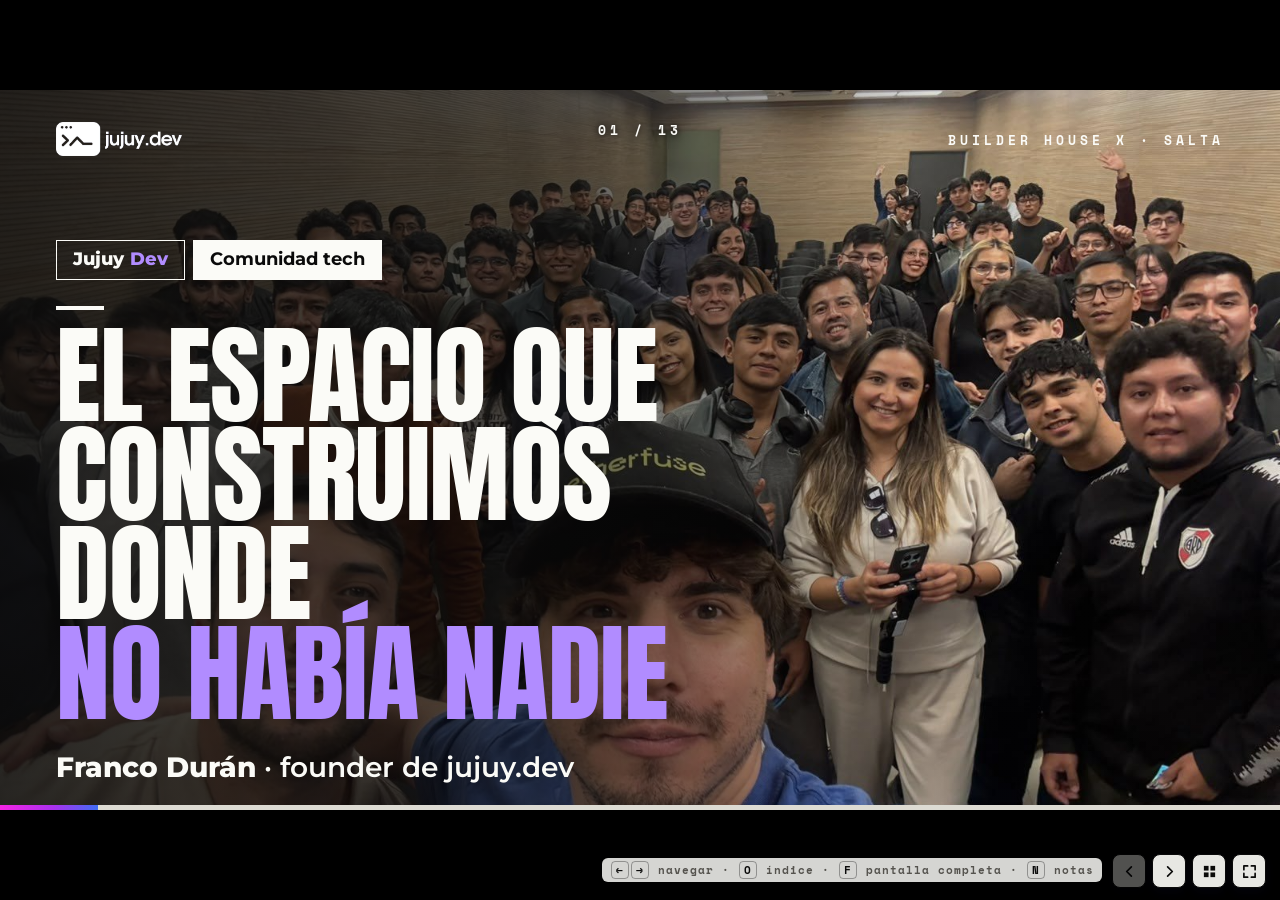
==== charla.html @ a67275d2 "Slide: charlas en universidades (UNJu, Universidad de Palermo)" ====
<!doctype html><html lang="es-AR"><head><meta charset="utf-8"><meta name="viewport" content="width=device-width,initial-scale=1">
<title>jujuy.dev — el espacio que estamos construyendo · Franco Durán · Builder House X Salta</title>
<meta name="description" content="jujuy.dev: el espacio que estamos construyendo donde no había nada. Franco Durán, founder. Builder House X · Salta.">
<link rel="icon" href="assets/jujuydev-isotipo.png">
<link rel="stylesheet" href="base.css?v=1"><link rel="stylesheet" href="charla.css?v=1">
<style>
.dark .logo{filter:invert(1)}
.it-list{list-style:none;display:flex;flex-direction:column;gap:0}
.it{display:flex;gap:16px;align-items:baseline;font:600 24px/1.3 var(--font-sans);padding:12px 0;border-top:1.5px solid var(--line-soft)}
.it i{font:700 15px/1 var(--font-mono);color:var(--violet);font-style:normal;min-width:30px}
.it b{font-weight:800}
.card{background:var(--paper-raised);border:1.5px solid var(--line-soft);border-radius:var(--radius-tile);box-shadow:var(--shadow-tile);padding:22px 24px}
.card.v{border:2px solid var(--violet);box-shadow:8px 8px 0 var(--violet),var(--shadow-tile)}
.card .n{font:700 14px/1 var(--font-mono);letter-spacing:3px;color:var(--violet)}
.card h3{font:400 40px/1 var(--font-condensed);text-transform:uppercase;margin:10px 0 8px}
.card p{font:500 19px/1.35 var(--font-sans);color:var(--ink-muted)}
.card p b{color:var(--ink);font-weight:800}
.howto .kicker{color:var(--violet)}
.howto .grid{position:absolute;left:56px;right:56px;top:300px;display:grid;grid-template-columns:repeat(3,1fr);gap:24px}
.howto .head h2{font-size:72px}
.howto .head .lead{margin-top:10px;font-size:26px;max-width:900px}
/* 01 portada */
.s01 .copy{position:absolute;left:56px;top:120px;width:720px;z-index:3}
.s01 .tags{margin-bottom:26px}
.s01 h1{font-size:104px;line-height:.92}
.s01 .sub{margin-top:26px;font-size:28px}
.s01 .orb{width:440px;height:440px;right:40px;top:150px;opacity:.95}
.s01 .photo{right:120px;top:110px;width:400px;height:300px;z-index:2;border:2px solid var(--ink);box-shadow:10px 10px 0 var(--violet);transform:rotate(2deg)}
.s01 .llama{right:24px;bottom:0;height:320px}
.s01 .where{position:absolute;left:56px;bottom:60px;display:flex;gap:8px}
/* 02 hueco */
.s02 .head h2{font-size:80px}
.s02 .cols{position:absolute;left:56px;right:56px;top:290px;display:grid;grid-template-columns:1fr 1fr;gap:28px}
.s02 .col .mono{border-top:3px solid var(--ink);padding-top:10px;margin-bottom:6px}
.s02 .col.v .mono{border-color:var(--violet);color:var(--violet)}
.s02 .col.v .it{border-color:#e4dafa}
.s02 .punch{position:absolute;left:56px;right:56px;bottom:54px;font:400 46px/1 var(--font-condensed);text-transform:uppercase}
/* 03 por qué */
.s03 .head h2{font-size:76px}
.s03 .grid{position:absolute;left:56px;right:56px;top:250px;display:grid;grid-template-columns:repeat(4,1fr);gap:20px}
.s03 .card{min-height:250px}
.s03 .strip{position:absolute;left:56px;right:56px;bottom:66px;height:80px;display:flex;gap:12px}
.s03 .strip .media{position:relative;flex:1;height:80px;box-shadow:none;border-radius:12px}
/* 04 crecimiento */
.s04 .left{position:absolute;left:56px;top:110px;width:660px;z-index:3}
.s04 .big{font:400 220px/.82 var(--font-condensed);color:var(--violet);margin-top:14px;letter-spacing:-4px}
.s04 .big small{display:block;font-size:56px;line-height:1;color:var(--ink);letter-spacing:0;margin-top:6px}
.s04 h2{font-size:64px}
.s04 .lead{margin-top:22px;font-size:28px}
.s04 .tl{position:absolute;left:56px;bottom:56px;display:flex;gap:8px}
.s04 .photo{right:56px;top:110px;width:440px;height:520px;transform:rotate(1.5deg);border:2px solid var(--ink);box-shadow:10px 10px 0 var(--violet)}
.s04 .orb{width:260px;height:260px;right:380px;top:420px;z-index:0}
/* 05 eventos */
.s05 .head h2{font-size:68px}
.s05 .tbl{position:absolute;left:56px;right:56px;top:212px}
.s05 .row{display:grid;grid-template-columns:70px 350px 1fr 170px;align-items:center;gap:14px;padding:7px 0;border-top:1.5px solid var(--line-soft);height:52px}
.s05 .row .d{font:700 15px/1 var(--font-mono);color:var(--violet)}
.s05 .row .t{font:700 19px/1.15 var(--font-sans)}
.s05 .bars{position:relative;height:30px}
.s05 .bars .r{position:absolute;left:0;top:0;height:30px;border:1.5px solid var(--ink);background:var(--paper-sunk)}
.s05 .bars .c{position:absolute;left:0;top:0;height:30px;background:var(--violet)}
.s05 .row .num{font:700 16px/1.2 var(--font-mono);text-align:right}
.s05 .row .num b{color:var(--violet)}
.s05 .row .num small{display:block;font-size:11px;color:var(--ink-muted);letter-spacing:1px}
.s05 .legend{position:absolute;right:56px;top:150px;display:flex;gap:18px;font:700 13px/1 var(--font-mono);letter-spacing:2px;text-transform:uppercase;align-items:center}
.s05 .legend span{display:inline-flex;align-items:center;gap:8px}
.s05 .legend i{display:inline-block;width:22px;height:14px;border:1.5px solid var(--ink);background:var(--paper-sunk)}
.s05 .legend i.c{background:var(--violet);border-color:var(--violet)}
.s05 .foot{position:absolute;left:56px;bottom:62px;font:500 13px/1.3 var(--font-mono);letter-spacing:1px;color:var(--ink-muted)}
/* 08 salir */
.s08 .photo{right:56px;top:290px;width:400px;height:300px;border:2px solid var(--ink);box-shadow:10px 10px 0 var(--violet)}
.s08 .photo img{object-fit:contain;background:#0d1a4d}
.s08 .grid{right:500px!important;grid-template-columns:1fr 1fr!important}
.s08 .stat{position:absolute;right:56px;top:612px;width:400px;font:700 14px/1.3 var(--font-mono);letter-spacing:1px;color:var(--ink-muted)}
.s08 .stat b{color:var(--violet)}
/* 09 grok bot */
.s09 .head{right:420px}
.s09 .head h2{font-size:72px}
.s09 .head .lead{margin-top:10px;font-size:26px}
.s09 .gb{position:absolute;right:56px;top:96px;width:320px;height:160px;display:flex;align-items:center;gap:18px;background:var(--ink);color:var(--on-ink);border-radius:var(--radius-tile);padding:24px;box-shadow:10px 10px 0 var(--violet)}
.s09 .gb img{width:90px;height:90px}
.s09 .gb b{font:400 46px/1 var(--font-condensed);text-transform:uppercase;display:block}
.s09 .gb small{font:700 12px/1.3 var(--font-mono);letter-spacing:2px;color:#bbb;text-transform:uppercase}
.s09 .grid{position:absolute;left:56px;right:56px;top:316px;display:grid;grid-template-columns:repeat(4,1fr);gap:20px}
.s09 .card{min-height:250px}
.s09 .card h3{font-size:36px}
.s09 .foot{position:absolute;left:56px;bottom:44px;font:400 34px/1 var(--font-condensed);text-transform:uppercase}
/* 10 notion */
.s10 .head{right:auto;width:330px}
.s10 .head h2{font-size:62px}
.s10 .head .lead{margin-top:14px;font-size:22px}
.s10 .head .tags{margin-top:20px;flex-direction:column;align-items:flex-start}
.nt{position:absolute;left:420px;right:40px;top:84px;padding-bottom:22px;background:#fff;border-radius:12px;box-shadow:0 18px 50px rgba(20,19,77,.18);border:1px solid #e3e2de;overflow:hidden;font-family:var(--font-sans);color:#37352f}
.nt .bar0{height:36px;border-bottom:1px solid #ededeb;display:flex;align-items:center;gap:8px;padding:0 14px;font:500 13px/1 var(--font-sans);color:#6b6a66}
.nt .dot{width:10px;height:10px;border-radius:50%;background:#e3e2de}
.nt .bar0 .crumb{margin-left:12px}
.nt .body{padding:18px 26px 0}
.nt h4{font:800 28px/1.1 var(--font-sans);color:#37352f;display:flex;align-items:center;gap:10px}
.nt h4 .ck{width:26px;height:26px;border-radius:6px;background:#2f9e6a;color:#fff;font-size:17px;display:flex;align-items:center;justify-content:center}
.nt .views{display:flex;gap:18px;margin-top:14px;border-bottom:1px solid #ededeb;font:600 13px/1 var(--font-sans);color:#787774}
.nt .views span{padding-bottom:9px}
.nt .views span.on{color:#37352f;border-bottom:2px solid #37352f}
.nt .board{display:grid;grid-template-columns:repeat(3,1fr);gap:14px;margin-top:14px}
.nt .colh{display:flex;align-items:center;gap:8px;font:600 13px/1 var(--font-sans);margin-bottom:8px}
.nt .pill{display:inline-flex;align-items:center;gap:6px;padding:4px 9px;border-radius:12px;font:600 12px/1 var(--font-sans)}
.nt .pill:before{content:"";width:7px;height:7px;border-radius:50%;background:currentColor}
.nt .p-gray{background:#efefed;color:#787774}.nt .p-blue{background:#e1ecfa;color:#2f6db5}.nt .p-green{background:#e2f1e8;color:#2f8a5a}
.nt .cnt{color:#9b9a97;font-weight:600}
.nt .lane{border-radius:8px;padding:8px;display:flex;flex-direction:column;gap:7px}
.nt .lane.gray{background:#f7f7f5}.nt .lane.blue{background:#f3f7fc}.nt .lane.green{background:#f3f9f5}
.nt .cd{background:#fff;border-radius:6px;box-shadow:0 1px 3px rgba(15,15,15,.12);padding:8px 10px;font:700 13px/1.25 var(--font-sans);color:#37352f}
.nt .cd .pr{margin-top:6px;display:inline-block;padding:2px 7px;border-radius:4px;font:600 11px/1.2 var(--font-sans)}
.nt .alta{background:#fbe4e4;color:#c4423c}.nt .medio{background:#fbf3db;color:#a07a12}.nt .baja{background:#e2f1e8;color:#2f8a5a}
.nt .more{font:600 12px/1 var(--font-sans);color:#9b9a97;padding:4px 2px}
/* 11 embajador */
.s11 .head h2{font-size:80px}
.s11 .grid{position:absolute;left:56px;right:56px;top:300px;display:grid;grid-template-columns:repeat(3,1fr);gap:28px}
.s11 .card{height:280px;display:flex;flex-direction:column;justify-content:space-between}
.s11 .lgbox{height:140px;display:flex;align-items:center;justify-content:center}
.s11 .lgbox img{max-width:90%;max-height:110px}
.s11 .lov{font:800 66px/1 var(--font-sans);letter-spacing:-2px;background:linear-gradient(90deg,#ff6b35,#f7468c 50%,#8b5cf6);-webkit-background-clip:text;background-clip:text;color:transparent}
.s11 .foot{position:absolute;left:56px;bottom:50px;font:600 24px/1.3 var(--font-sans)}
/* 12 colejuy */
.s12 .left{position:absolute;left:56px;top:110px;width:600px;z-index:3}
.s12 h2{font-size:84px}
.s12 .brand{display:flex;align-items:center;gap:16px;margin-top:24px}
.s12 .brand img{height:64px}
.s12 .brand b{font:800 44px/1 var(--font-sans);letter-spacing:-1px}
.s12 .lead{margin-top:24px;font-size:28px}
.s12 .phone{width:280px;height:540px;top:110px;border:8px solid var(--ink);border-radius:34px;box-shadow:10px 10px 0 var(--violet)}
.s12 .phone img{object-fit:cover;object-position:top}
.s12 .ph1{left:690px;transform:rotate(-3deg)}
.s12 .ph2{left:950px;top:140px;transform:rotate(3deg)}
/* 13 adopción */
.s13 .left{position:absolute;left:56px;top:110px;width:640px}
.s13 h2{font-size:78px}
.s13 .swap{margin-top:30px;display:flex;flex-direction:column;gap:6px}
.s13 .no{font:400 64px/1 var(--font-condensed);text-transform:uppercase;color:var(--ink-muted);text-decoration:line-through;text-decoration-thickness:6px;text-decoration-color:var(--violet)}
.s13 .yes{font:400 96px/1 var(--font-condensed);text-transform:uppercase;color:var(--violet)}
.s13 .right{position:absolute;left:740px;right:56px;top:150px;display:flex;flex-direction:column;gap:24px}
.s13 .card h3{font-size:46px}
.s13 .orb{width:300px;height:300px;right:-60px;bottom:-60px;opacity:.6}
/* 14 personas */
.s14 .left{position:absolute;left:56px;top:110px;width:640px;z-index:3}
.s14 h2{font-size:76px}
.s14 .big{font:400 220px/.85 var(--font-condensed);color:var(--violet);margin-top:20px}
.s14 .lead{margin-top:14px;font-size:30px}
.s14 .photo{right:56px;top:110px;width:480px;height:520px;transform:rotate(-1.5deg);border:2px solid var(--ink);box-shadow:-10px 10px 0 var(--violet)}
/* 15-16 builder house */
.s15 .left{position:absolute;left:56px;top:120px;width:780px;z-index:3}
.s15 h2{font-size:92px}
.s15 .lead{margin-top:28px;font-size:32px;max-width:700px}
.s15 .orb{width:460px;height:460px;right:60px;top:140px}
.s15 .sticker{right:120px;top:300px;font-size:44px}
.s16 .q{position:absolute;left:56px;right:56px;top:170px;z-index:3}
.s16 .q .mono{color:var(--violet-soft)}
.s16 .q h2{font-size:150px;line-height:.9;margin-top:14px}
.s16 .q .lead{margin-top:40px;font-size:38px;color:var(--on-ink)}
.s16 .orb{width:380px;height:380px;right:-40px;top:-80px;opacity:.85}
/* 17 cierre */
.s17 .left{position:absolute;left:56px;top:120px;width:700px;z-index:3}
.s17 h2{font-size:132px;line-height:.9}
.s17 .sign{margin-top:36px;display:flex;gap:10px}
.s17 .sign .tag{font-size:22px}
.s17 .qrs{position:absolute;left:56px;bottom:56px;display:flex;gap:20px;z-index:5}
.s17 .qr{display:flex;align-items:center;gap:14px;margin:0;background:#fff;border:2px solid var(--ink);padding:9px 18px 9px 9px;box-shadow:7px 7px 0 var(--violet)}
.s17 .qr img{display:block;width:110px;height:110px;image-rendering:pixelated}
.s17 .qr b{display:block;white-space:nowrap;font:400 26px/1 var(--font-condensed);text-transform:uppercase}
.s17 .qr small{display:block;margin-top:6px;font:700 12px/1.3 var(--font-mono);color:var(--ink-muted)}
.s17 .orb{width:440px;height:440px;right:50px;top:160px}
.s17 .llama{right:60px;bottom:0;height:480px}
.adv .head h2{font-size:80px}
.adv .grid{position:absolute;left:56px;right:56px;top:320px;display:grid;grid-template-columns:repeat(3,1fr);gap:24px}
.adv .card{min-height:200px}
.adv .punch{position:absolute;left:56px;bottom:50px;font:400 50px/1 var(--font-condensed);text-transform:uppercase}
.s3c .left{position:absolute;left:56px;top:110px;width:640px;z-index:3}
.s3c h2{font-size:74px}
.s3c .it-list{margin-top:26px}
.s3c .photo{right:56px;top:110px;width:470px;height:520px;transform:rotate(1.5deg);border:2px solid var(--ink);box-shadow:10px 10px 0 var(--violet)}

/* ── v2: fotos full-bleed ── */
.bleed{position:absolute;inset:0;z-index:0}
.bleed img{width:100%;height:100%;object-fit:cover;display:block}
.bleed:after{content:"";position:absolute;inset:0}
.shade-l:after{background:linear-gradient(90deg,rgba(10,10,10,.88) 0%,rgba(10,10,10,.7) 42%,rgba(10,10,10,.1) 75%)}
.shade-b:after{background:linear-gradient(180deg,rgba(10,10,10,.55) 0%,rgba(10,10,10,.35) 35%,rgba(10,10,10,.85) 100%)}
.photo-slide{color:var(--on-ink)}
.photo-slide .hl{color:var(--violet-soft)}
.photo-slide .bar{background:var(--on-ink)}
.photo-slide .kicker{color:var(--on-ink)}
.photo-slide .tag{border-color:var(--on-ink)}
.p01 .copy{position:absolute;left:56px;top:150px;width:760px;z-index:3}
.p01 h1{font-size:108px;line-height:.92}
.p01 .tags{margin-bottom:26px}
.p01 .sub{margin-top:26px;font-size:28px}
.p01 .tag--solid{background:var(--on-ink);color:var(--ink)}
.p03 .head h2{font-size:76px}
.p03 .grid{position:absolute;left:56px;right:56px;bottom:70px;display:grid;grid-template-columns:repeat(5,1fr);gap:16px;z-index:3}
.p03 .card h3{font-size:31px}.p03 .card p{font-size:17px}.p03 .card{padding:20px 18px}
.p03 .card{min-height:230px;background:rgba(255,255,255,.96);color:var(--ink)}
.p03 .card .hl{color:var(--violet)}
.p03 .head{z-index:3}
.p06 .half{position:absolute;right:0;top:0;bottom:0;width:560px;z-index:0}
.p06 .half img{width:100%;height:100%;object-fit:cover;object-position:40% 50%}
.p06 .left{position:absolute;left:56px;top:110px;width:600px;z-index:3}
.p06 .big{font:400 220px/.82 var(--font-condensed);color:var(--violet);margin-top:14px;letter-spacing:-4px}
.p06 .big small{display:block;font-size:56px;line-height:1;color:var(--ink);letter-spacing:0;margin-top:6px}
.p06 h2{font-size:64px}
.p06 .lead{margin-top:22px;font-size:28px}
.p06 .tl{position:absolute;left:56px;bottom:56px;display:flex;gap:8px}
.p05 .half{position:absolute;right:0;top:0;bottom:0;width:560px;z-index:0}
.p05 .half img{width:100%;height:100%;object-fit:cover;object-position:55% 50%}
.p05 .left{position:absolute;left:56px;top:110px;width:600px;z-index:3}
.p05 h2{font-size:72px}
.p05 .it-list{margin-top:26px}
.p14 .half{position:absolute;right:0;top:0;bottom:0;width:560px;z-index:0}
.p14 .half img{width:100%;height:100%;object-fit:cover;object-position:50% 40%}
.p14 .left{position:absolute;left:56px;top:110px;width:600px;z-index:3}
.p14 h2{font-size:76px}
.p14 .big{font:400 220px/.85 var(--font-condensed);color:var(--violet);margin-top:20px}
.p14 .lead{margin-top:14px;font-size:30px}
.tren .copy{position:absolute;left:56px;top:96px;width:780px;z-index:3}
.tren .mono{color:#ffd28a}
.tren h2{font-size:100px;line-height:.9;margin-top:14px}
.tren h2 .hl{color:#ffb35c}
.tren .sub{margin-top:20px;font:600 26px/1.3 var(--font-sans)}
.tren .stats{position:absolute;left:56px;bottom:58px;display:flex;gap:16px;z-index:3}
.tren .st{background:rgba(10,10,10,.6);border:2px solid #ffb35c;padding:14px 22px;backdrop-filter:blur(4px)}
.tren .st b{display:block;font:400 64px/1 var(--font-condensed);color:#fff}
.tren .st small{display:block;margin-top:6px;font:700 13px/1 var(--font-mono);letter-spacing:3px;text-transform:uppercase;color:#ffd28a}
.tren .ticket{position:absolute;right:48px;top:110px;width:400px;height:200px;z-index:3;border:3px solid #fff;box-shadow:10px 10px 0 #ffb35c;transform:rotate(3deg);border-radius:12px;overflow:hidden}
.tren .ticket img{width:100%;height:100%;object-fit:cover}
.tren .bleed img{object-position:50% 60%}
.p17 .left{position:absolute;left:56px;top:110px;width:760px;z-index:3}
.p17 h2{font-size:140px;line-height:.9}
.p17 .sign{margin-top:30px;display:flex;gap:10px}
.p17 .sign .tag{font-size:22px}
.p17 .tag--solid{background:var(--on-ink);color:var(--ink)}
.p17 .qrs{position:absolute;right:56px;bottom:56px;display:flex;gap:20px;z-index:5}
.p17 .qr{display:flex;align-items:center;gap:14px;margin:0;background:#fff;color:var(--ink);border:2px solid var(--ink);padding:9px 18px 9px 9px;box-shadow:7px 7px 0 var(--violet)}
.p17 .qr img{display:block;width:110px;height:110px;image-rendering:pixelated}
.p17 .qr b{display:block;white-space:nowrap;font:400 26px/1 var(--font-condensed);text-transform:uppercase}
.p17 .qr small{display:block;margin-top:6px;font:700 12px/1.3 var(--font-mono);color:var(--ink-muted)}
.s11 .already{position:absolute;right:56px;top:110px;z-index:6;transform:rotate(-4deg)}
.ntwin{position:absolute;left:400px;right:32px;top:92px;background:#fff;border-radius:12px;overflow:hidden;border:1.5px solid #d9d8d3;box-shadow:12px 12px 0 var(--violet),0 18px 50px rgba(20,19,77,.2);z-index:3}
.ntwin .bar0{height:34px;background:#f1f0ea;border-bottom:1px solid #e3e2de;display:flex;align-items:center;gap:7px;padding:0 14px}
.ntwin .dot{width:11px;height:11px;border-radius:50%}.ntwin .r{background:#ff5f57}.ntwin .y{background:#febc2e}.ntwin .g{background:#28c840}
.ntwin .url{margin-left:14px;flex:1;background:#fff;border-radius:6px;padding:4px 12px;font:600 12px/1 var(--font-sans);color:#6b6a66}
.ntwin img{display:block;width:100%;height:auto}
.photo-slide.active~.counter{color:var(--on-ink);text-shadow:0 0 6px #000;z-index:11}
.tren h2{font-size:92px}
.tren .stats{bottom:52px}
.p17 .qrs{left:56px;right:auto;bottom:60px}
.s10 .head{right:auto;width:520px}
.s10 .head h2{font-size:84px}
.s10 .head .lead{margin-top:14px;font-size:24px}
.s10 .head .tags{margin-top:18px;flex-direction:row}
.s10 .ntwin{left:auto;right:56px;width:560px;top:110px;transform:rotate(1.5deg);box-shadow:8px 8px 0 var(--violet),0 14px 36px rgba(20,19,77,.16)}
.s10 .ntwin .bar0{height:26px}.s10 .ntwin .dot{width:9px;height:9px}.s10 .ntwin .url{font-size:11px;padding:3px 10px}
.s10 .brands{position:absolute;left:56px;right:56px;bottom:62px;display:grid;grid-template-columns:repeat(5,1fr);gap:16px}
.s10 .br{height:110px;border-radius:14px;background:var(--paper-raised);border:1.5px solid var(--line-soft);box-shadow:var(--shadow-tile);display:flex;align-items:center;justify-content:center;padding:18px 22px}
.s10 .br img{max-width:100%;max-height:64px;object-fit:contain}
.s10 .br.dk{background:var(--navy);border-color:var(--navy)}
.s10 .br.sq img{max-height:80px}
.sU .head h2{font-size:84px}
.sU .grid{position:absolute;left:56px;right:56px;top:250px;display:grid;grid-template-columns:1fr 1fr;gap:32px}
.sU .card{height:360px;display:flex;flex-direction:column;justify-content:space-between;padding:30px 34px}
.sU .lgbox{height:210px;display:flex;align-items:center;justify-content:center}
.sU .lgbox img{max-width:92%;max-height:200px;object-fit:contain}
.sU .lgbox img.up{height:190px;width:190px}
.sU .card h3{font-size:46px}
</style></head><body>
<div class="stage">

<!-- 01 PORTADA -->
<section class="slide p01 photo-slide" data-title="Portada">
 <figure class="bleed shade-l"><img src="assets/fotos/hd/portada.jpg" alt="Comunidad jujuy.dev en Cabildo Tech"></figure>
 <img class="logo" src="assets/jujuydev-logo-white.webp" alt="jujuy.dev"><div class="kicker">Builder House X · Salta</div>
 <div class="copy">
  <div class="tags"><span class="tag"><b>Jujuy</b><span class="v" style="color:var(--violet-soft)">Dev</span></span><span class="tag tag--solid">Comunidad tech</span></div>
  <div class="bar"></div>
  <h1 class="display">El espacio que<br>construimos donde<br><span class="hl">no había nadie</span></h1>
  <div class="lead sub"><b>Franco Durán</b> · founder de jujuy.dev</div>
 </div>
 <aside class="notes"><p>¡Buenas! Soy Franco Durán, founder de jujuy.dev.</p><p>Hoy les quiero contar sobre el espacio que estamos construyendo en Jujuy, donde antes no había nadie.</p></aside>
</section>

<!-- 03 POR QUÉ COMUNIDAD -->
<section class="slide p03 photo-slide" data-title="Ventajas de tener comunidad">
 <figure class="bleed shade-b"><img src="assets/fotos/hd/comunidad.jpg" alt="Meetup de jujuy.dev"></figure>
 <img class="logo" src="assets/jujuydev-logo-white.webp" alt="jujuy.dev"><div class="kicker">Ventajas</div>
 <div class="head"><div class="bar"></div><h2 class="display">¿Para qué tener una <span class="hl">comunidad</span>?</h2></div>
 <div class="grid">
  <div class="card step" data-step="1"><div class="n">01</div><h3>Pertenencia</h3><p>Tener un lugar y <b>gente que habla tu idioma</b>.</p></div>
  <div class="card step" data-step="2"><div class="n">02</div><h3>Aprender juntos</h3><p>Lo que sabe una persona <b>lo aprende el grupo</b>.</p></div>
  <div class="card step" data-step="3"><div class="n">03</div><h3>Contactos</h3><p>Conocer a <b>quienes hacen tecnología en Jujuy</b>.</p></div>
  <div class="card step" data-step="4"><div class="n">04</div><h3>Oportunidades</h3><p>Laburos, eventos, programas: <b>todo empieza por conocerse</b>.</p></div>
  <div class="card v step" data-step="5"><div class="n">05</div><h3>Abre negocios</h3><p>Cuando saben <b>qué hacés</b>, te llaman. Socios y <b>productos</b> salen de una charla.</p></div>
 </div>
 <aside class="notes"><p>¿Para qué sirve tener una comunidad? Pertenencia: tener un lugar. Aprender juntos. Contactos: conocer a la gente de la escena tech de Jujuy. Oportunidades: casi todo empieza por conocerse. Y también abre negocios: cuando la gente sabe qué hacés, te llaman, encontrás socios y salen productos.</p></aside>
</section>

<!-- CRECIMIENTO -->
<section class="slide p06" data-title="Crecimiento">
 <figure class="half"><img src="assets/fotos/hd/crecimiento.jpg" alt="Auditorio lleno en un evento de jujuy.dev"></figure>
 <img class="logo" src="assets/jujuydev-logo.webp" alt="jujuy.dev">
 <div class="left">
  <div class="bar"></div><h2 class="display">En menos de <span class="hl">3 meses</span></h2>
  <div class="big step" data-step="1">+700<small>miembros</small></div>
  <div class="lead step" data-step="2">De un primer meetup a <b>una comunidad que no para de crecer</b>.</div>
 </div>
 <div class="tl"><span class="tag tag--solid">3/9/2026 · Meet Up #1</span><span class="tag">Hoy · +700</span></div>
 <aside class="notes"><p>El primer meetup fue el 3 de septiembre de 2026. En menos de 3 meses somos más de 700 miembros.</p></aside>
</section>

<!-- GROK BOT -->
<section class="slide s09" data-title="Cómo lo llevo">
 <img class="logo" src="assets/jujuydev-logo.webp" alt="jujuy.dev"><div class="kicker">Cómo lo llevo</div>
 <div class="head"><div class="bar"></div><h2 class="display">Un equipo de <span class="hl">agentes</span></h2>
  <div class="lead">Grok Bot es la herramienta con la que tengo todo ordenado.</div></div>
 <div class="gb"><img src="assets/logos/grokbot.png" alt="Grok Bot"><div><b>Grok Bot</b><small>mi equipo de agentes</small></div></div>
 <div class="grid">
  <div class="card step" data-step="1"><div class="n">01</div><h3>Lumas</h3><p>Arma y lleva los <b>eventos en Luma</b>.</p></div>
  <div class="card step" data-step="2"><div class="n">02</div><h3>Sponsors</h3><p>Toma las <b>notas de cada sponsor</b>.</p></div>
  <div class="card step" data-step="3"><div class="n">03</div><h3>Scan diario</h3><p>Busca todos los días <b>programas de embajadores</b>.</p></div>
  <div class="card v step" data-step="4"><div class="n">04</div><h3>La web</h3><p>Cambia el sitio de jujuy.dev <b>con PRs</b>.</p></div>
 </div>
 <aside class="notes"><p>¿Cómo llevo todo esto? Con Grok Bot. Tengo un equipo de agentes: uno arma los Lumas, otro toma notas de sponsors, otro escanea todos los días programas de embajadores y otro mantiene la web con PRs.</p></aside>
</section>

<!-- NOTION -->
<section class="slide s10" data-title="Programas y marcas">
 <img class="logo" src="assets/jujuydev-logo.webp" alt="jujuy.dev"><div class="kicker">Programas y marcas</div>
 <div class="head"><div class="bar"></div><h2 class="display">Marcas que<br><span class="hl">empujan</span></h2>
  <div class="lead">Programas y sponsors, todo ordenado en Notion.</div>
  <div class="tags"><span class="tag tag--solid"><b>105</b>&nbsp;programas y sponsors</span><span class="tag tag--violet"><b>10</b>&nbsp;done</span></div></div>
 <div class="ntwin">
  <div class="bar0"><span class="dot r"></span><span class="dot y"></span><span class="dot g"></span><span class="url">Notion · Programas y sponsors</span></div>
  <img src="assets/notion-real-slide.png" alt="Captura real de la base Programas y sponsors en Notion">
 </div>
 <div class="brands">
  <div class="br dk"><img src="assets/logos/argentina-space-logo-horizontal.png" alt="Argentina Space"></div>
  <div class="br"><img src="assets/logos/superteam-argentina.svg" alt="Superteam Argentina"></div>
  <div class="br"><img src="assets/logos/celo.svg" alt="Celo"></div>
  <div class="br"><img src="assets/logos/ripio.svg" alt="Ripio"></div>
  <div class="br sq"><img src="assets/logos/labitconf-icon.png" alt="LABITCONF"></div>
 </div>
 <aside class="notes"><p>Las marcas que nos empujan: Argentina Space, Superteam, Celo, Ripio, LABITCONF.</p><p>Y todo lo de programas y sponsors lo tengo ordenado en Notion: 105 entre programas y sponsors.</p></aside>
</section>

<!-- EMBAJADOR -->
<section class="slide s11" data-title="Embajador">
 <img class="logo" src="assets/jujuydev-logo.webp" alt="jujuy.dev"><div class="kicker">Embajador</div>
 <div class="head"><div class="bar"></div><h2 class="display">Ya soy <span class="hl">embajador</span></h2><div class="lead" style="margin-top:8px;font-size:26px">Hoy ya soy <b>Builder Ambassador de SpaceXAI</b>, y embajador de <b>Lovable</b> y <b>Stellar</b>.</div></div>
 <div class="sticker already">Ya es oficial</div>
 <div class="grid">
  <div class="card v step" data-step="1"><div class="lgbox"><img src="assets/logos/spacexai-wordmark.svg" alt="SpaceXAI"></div><div><div class="n">Ya soy Builder Ambassador</div><h3>SpaceXAI</h3></div></div>
  <div class="card step" data-step="2"><div class="lgbox"><span class="lov">Lovable</span></div><div><div class="n">Ya soy embajador</div><h3>Lovable</h3></div></div>
  <div class="card step" data-step="3"><div class="lgbox"><img src="assets/logos/stellar.png" alt="Stellar"></div><div><div class="n">Ya soy embajador</div><h3>Stellar</h3></div></div>
 </div>
 <div class="foot step" data-step="4">Y cada programa trae <b>recursos y contactos</b> para la comunidad.</div>
 <aside class="notes"><p>Hoy ya soy Builder Ambassador de SpaceXAI, y también embajador de Lovable y de Stellar.</p></aside>
</section>

<!-- CHARLAS -->
<section class="slide sU" data-title="Charlas en universidades">
 <img class="logo" src="assets/jujuydev-logo.webp" alt="jujuy.dev"><div class="kicker">Charlas</div>
 <div class="head"><div class="bar"></div><h2 class="display">Charlas en <span class="hl">universidades</span></h2></div>
 <div class="grid">
  <div class="card step" data-step="1"><div class="lgbox"><img src="assets/logos/unju.png" alt="Universidad Nacional de Jujuy"></div><div><div class="n">Facultad de Ingeniería</div><h3>UNJu</h3></div></div>
  <div class="card v step" data-step="2"><div class="lgbox"><img class="up" src="assets/logos/palermo-up.png" alt="Universidad de Palermo"></div><div><div class="n">Buenos Aires</div><h3>Universidad de Palermo</h3></div></div>
 </div>
 <aside class="notes"><p>También di charlas en universidades: en la Facultad de Ingeniería de la UNJu y en la Universidad de Palermo.</p><p>Logos: unju.edu.ar (img/logos/logo_unju_800.png) y palermo.edu (images/header/logo@2x.png).</p></aside>
</section>

<!-- ADOPCIÓN -->
<section class="slide s13" data-title="Baja adopción = oportunidad">
 <img class="logo" src="assets/jujuydev-logo.webp" alt="jujuy.dev"><div class="kicker">Jujuy</div>
 <div class="left">
  <div class="bar"></div><h2 class="display">Baja adopción de<br>tecnología en Jujuy</h2>
  <div class="swap"><span class="no step" data-step="1">Problema</span><span class="yes step" data-step="2">Oportunidad</span></div>
 </div>
 <div class="right">
  <div class="card step" data-step="3"><div class="n">01</div><h3>Pymes</h3><p>Automatizar <b>lo que hoy se hace a mano</b>.</p></div>
  <div class="card v step" data-step="4"><div class="n">02</div><h3>Gobierno</h3><p>Automatizaciones para <b>trámites y procesos</b>.</p></div>
 </div>
 <div class="orb"></div>
 <aside class="notes"><p>En Jujuy la adopción de tecnología es baja. Deja de ser un problema y pasa a ser una oportunidad: automatizaciones en pymes y en gobierno.</p></aside>
</section>

<!-- PERSONAS -->
<section class="slide p14" data-title="Personas">
 <figure class="half"><img src="assets/fotos/hd/personas.jpg" alt="Meetup de jujuy.dev"></figure>
 <img class="logo" src="assets/jujuydev-logo.webp" alt="jujuy.dev">
 <div class="left">
  <div class="bar"></div><h2 class="display">Abrimos puertas<br>a <span class="hl">gente joven</span></h2>
  <div class="big step" data-step="1">+10</div>
  <div class="lead step" data-step="2">personas consiguieron laburo <b>contando lo que aprendieron en la comunidad</b>.</div>
 </div>
 <aside class="notes"><p>Le abrimos puertas a gente joven: más de 10 personas consiguieron laburo contando lo que aprendieron en la comunidad.</p></aside>
</section>

<!-- TREN -->
<section class="slide tren photo-slide" data-title="La primera hackatón arriba de un tren en LATAM">
 <figure class="bleed shade-l"><img src="assets/fotos/hd/tren.jpg" alt="Tren Solar de la Quebrada al atardecer"></figure>
 <img class="logo" src="assets/jujuydev-logo-white.webp" alt="jujuy.dev"><div class="kicker">Lo que viene</div>
 <div class="copy">
  <div class="mono">SpaceX AI Hackathon Argentina</div>
  <h2 class="display">La primera hackatón<br>arriba de un tren<br>en <span class="hl">LATAM</span></h2>
  <div class="sub">A bordo del <b>Tren Solar de la Quebrada</b>.</div>
 </div>
 <figure class="ticket step" data-step="1"><img src="assets/fotos/hd/ticket.jpg" alt="Ticket de la hackatón en el Tren Solar"></figure>
 <div class="stats">
  <div class="st step" data-step="2"><b>60–70</b><small>builders</small></div>
  <div class="st step" data-step="3"><b>42 km</b><small>de Quebrada</small></div>
  <div class="st step" data-step="4"><b>jujuy.dev × Argentina Space</b><small>organizan</small></div>
 </div>
 <aside class="notes"><p>Y lo que viene: la SpaceX AI Hackathon Argentina, la primera hackatón arriba de un tren en LATAM. Vamos a bordo del Tren Solar de la Quebrada, con 60 a 70 builders, 42 km, junto a Argentina Space.</p><p>(Fecha todavía sin confirmar: no la menciono.)</p></aside>
</section>

<!-- BUILDER HOUSE -->
<section class="slide s15" data-title="Builder House">
 <img class="logo" src="assets/jujuydev-logo.webp" alt="jujuy.dev"><div class="kicker">Builder House X</div>
 <div class="left">
  <div class="bar"></div><h2 class="display">Convivir en la<br><span class="hl">Builder House</span></h2>
  <div class="lead step" data-step="1">Compartir la casa con builders me dio <b>una visión que va más allá de la comunidad</b>.</div>
 </div>
 <div class="orb"></div><img class="llama" src="assets/jujuydev-llama-hd.webp" alt="" style="right:40px;bottom:0;height:430px">
 <aside class="notes"><p>Estos días en la Builder House X, conviviendo con builders, me dieron una visión que va más allá de la comunidad.</p></aside>
</section>

<!-- REFERENTES -->
<section class="slide s16 dark" data-title="Acá están mis referentes">
 <img class="logo" src="assets/jujuydev-logo-white.webp" alt="jujuy.dev" style="filter:none">
 <div class="orb"></div>
 <div class="q">
  <div class="mono">Builder House X · Salta</div>
  <h2 class="display">Acá están mis<br><span class="hl">referentes</span></h2>
  <div class="lead step" data-step="1">Y eso me da <b>más hambre de seguir</b>.</div>
 </div>
 <aside class="notes"><p>Y acá, en esta casa, están mis referentes. Eso me da más hambre de seguir.</p></aside>
</section>

<!-- CIERRE -->
<section class="slide p17 photo-slide" data-title="Cierre">
 <figure class="bleed shade-l"><img src="assets/fotos/hd/cierre.jpg" alt="Comunidad jujuy.dev"></figure>
 <img class="logo" src="assets/jujuydev-logo-white.webp" alt="jujuy.dev">
 <div class="left">
  <div class="bar"></div><h2 class="display">Esto recién<br><span class="hl">empieza.</span></h2>
  <div class="sign"><span class="tag tag--solid">Franco Durán</span><span class="tag"><b>jujuy</b><span class="v" style="color:var(--violet-soft)">.dev</span></span></div>
 </div>
 <div class="qrs">
  <figure class="qr"><img src="assets/qr/comunidad.svg" alt="QR a la comunidad de WhatsApp"><figcaption><b>Sumate a la comunidad</b><small>WhatsApp de jujuy.dev</small></figcaption></figure>
  <figure class="qr"><img src="assets/qr/ig-jujuydev.svg" alt="QR al Instagram de jujuy.dev"><figcaption><b>IG de jujuy.dev</b><small>@jujuy.dev</small></figcaption></figure>
 </div>
 <aside class="notes"><p>Esto recién empieza. ¡Gracias!</p></aside>
</section>

 <div class="counter"></div><div class="progress"><i></i></div>
</div>
<script src="deck.js?v=1"></script></body></html>
---- base.css ----
*{box-sizing:border-box;margin:0;padding:0}
html,body{width:100%;height:100%;overflow:hidden}
.stage{position:absolute;left:50%;top:50%;width:1280px;height:720px;transform-origin:center;overflow:hidden}
.slide{position:absolute;inset:0;opacity:0;pointer-events:none;transition:opacity .35s ease}
.slide.active{opacity:1;pointer-events:auto}
.progress{position:absolute;left:0;bottom:0;height:6px;width:100%;z-index:10}
.progress i{display:block;height:100%;width:0;transition:width .35s ease}
.counter{position:absolute;right:28px;bottom:18px;z-index:10}
.ph{display:flex;flex-direction:column;align-items:center;justify-content:center;text-align:center;gap:10px}
/* notas y presentador */
.notes{display:none}
.notes-panel{position:fixed;left:50%;bottom:16px;transform:translateX(-50%);width:min(1100px,94vw);max-height:42vh;overflow:auto;z-index:100;
 background:rgba(10,10,10,.94);color:#fbfbf7;border:1.5px solid #7b37e5;padding:18px 24px;font:500 20px/1.45 Montserrat,system-ui,sans-serif}
.notes-panel.hidden{display:none}
.notes-panel .np-head{display:flex;justify-content:space-between;font:700 13px/1 "Space Mono",monospace;letter-spacing:3px;text-transform:uppercase;color:#b18cff;margin-bottom:10px}
.notes-panel .np-next{margin-top:12px;font:700 13px/1.3 "Space Mono",monospace;letter-spacing:2px;color:#a9a6b3;text-transform:uppercase}
.notes-panel p{margin:0 0 .6em}
body.presenter .notes-panel{left:60vw;top:0;bottom:0;right:0;width:40vw;max-height:none;transform:none;border:0;border-left:3px solid #7b37e5;padding:28px 32px;font-size:24px}
body.presenter .np-timer{font-size:28px;color:#fbfbf7;letter-spacing:2px}
/* contenedor fijo + UI de navegación (modelo Celo) */
html.deck-on,html.deck-on body{position:fixed;inset:0;width:100%;height:100%;overflow:hidden;overscroll-behavior:none;touch-action:manipulation}
.deck-viewport{position:fixed;inset:0;overflow:hidden}
.deck-viewport .stage{position:absolute}
.deck-ui{font-family:"Space Mono",ui-monospace,monospace}
.deck-ctrl{position:fixed;right:14px;bottom:12px;display:flex;gap:6px;z-index:200}
.deck-ctrl button{width:34px;height:34px;display:grid;place-items:center;background:rgba(251,251,247,.92);border:1.5px solid #0a0a0a;border-radius:8px;cursor:pointer;padding:0;color:#0a0a0a;box-shadow:0 4px 12px rgba(20,19,77,.15)}
.deck-ctrl button:hover{background:#7b37e5;border-color:#7b37e5;color:#fff}
.deck-ctrl button:disabled{opacity:.35;cursor:default}
.deck-ctrl svg{width:15px;height:15px;fill:none;stroke:currentColor;stroke-width:1.8;stroke-linecap:round;stroke-linejoin:round}
.deck-ctrl .d-grid svg{fill:currentColor;stroke:none}
.deck-dots{position:fixed;left:16px;bottom:18px;display:flex;gap:5px;z-index:200}
.deck-dots i{width:7px;height:7px;border-radius:50%;background:#dddbd3;border:1px solid #0a0a0a33;transition:background .3s}
.deck-dots i.on{background:#7b37e5;border-color:#7b37e5}
.deck-hint{position:fixed;right:178px;bottom:18px;margin:0;font-size:11px;letter-spacing:1px;color:#55534e;z-index:200;transition:opacity .6s;background:rgba(251,251,247,.85);padding:4px 8px;border-radius:6px}
.deck-hint kbd{font:inherit;border:1px solid #0a0a0a55;border-radius:4px;padding:0 4px;margin:0 1px;color:#0a0a0a}
.deck-hint.gone{opacity:0;pointer-events:none}
@media (hover:none),(pointer:coarse){.deck-hint{display:none}}
.deck-overview{position:fixed;inset:0;z-index:300;background:rgba(10,10,10,.96);color:#fbfbf7;padding:32px 40px;overflow:auto;display:none}
.deck-overview.open{display:block}
.deck-overview header{display:flex;justify-content:space-between;align-items:baseline;margin-bottom:20px}
.deck-overview h2{font:400 44px/1 Anton,Impact,sans-serif;text-transform:uppercase;margin:0}
.deck-overview header span{font-size:12px;letter-spacing:3px;text-transform:uppercase;color:#a9a6b3}
.deck-thumbs{display:grid;grid-template-columns:repeat(auto-fill,minmax(210px,1fr));gap:10px}
.deck-thumb{text-align:left;background:#191723;color:#fbfbf7;border:1.5px solid #2c2938;border-radius:12px;padding:12px 14px;cursor:pointer;display:flex;gap:12px;align-items:baseline;font:600 15px/1.25 Montserrat,system-ui,sans-serif}
.deck-thumb b{font:700 13px/1 "Space Mono",monospace;color:#b18cff}
.deck-thumb:hover,.deck-thumb.cur{border-color:#7b37e5;background:#2b1e3f}
@media (orientation: portrait) and (max-width: 820px){
 .deck-hint{display:none}
 .deck-dots{display:none}
 .deck-ctrl{left:0;right:0;bottom:max(16px,env(safe-area-inset-bottom));justify-content:center;gap:10px}
 .deck-ctrl button{width:52px;height:52px;border-radius:12px}
 .deck-ctrl svg{width:20px;height:20px}
 body:not(.presenter) .deck-viewport{background:#fbfbf7}
 body:not(.presenter) .deck-viewport::after{content:"Girá el celu para verla más grande ↻";position:absolute;left:0;right:0;bottom:96px;text-align:center;font:700 12px/1.3 "Space Mono",monospace;letter-spacing:2px;text-transform:uppercase;color:#55534e}
}
---- charla.css ----
/* Estilo jujuy.dev (tokens de https://jujuy.dev.ar/css/tokens.css) */
@font-face{font-family:Anton;src:url(fonts/Anton.ttf) format("truetype")}
@font-face{font-family:"Archivo Black";src:url(fonts/ArchivoBlack.ttf) format("truetype")}
@font-face{font-family:Montserrat;src:url(fonts/Montserrat.ttf) format("truetype");font-weight:100 900}
@font-face{font-family:"Space Mono";src:url(fonts/SpaceMono-Bold.ttf) format("truetype");font-weight:700}
:root{--paper:#fbfbf7;--paper-raised:#fff;--paper-sunk:#f1f0ea;--ink:#0a0a0a;--ink-muted:#55534e;--on-ink:#fbfbf7;--line-soft:#dddbd3;
 --navy:#14134d;--violet:#7b37e5;--violet-soft:#b18cff;--orb-magenta:#f624e5;--orb-violet:#aa31ef;--orb-blue:#3f6df4;--sunset:#eb8046;--cardon:#c3408f;--plum:#2b1e3f;
 --orb:linear-gradient(90deg,var(--orb-magenta),var(--orb-violet) 55%,var(--orb-blue));
 --shadow-tile:0 10px 30px rgba(20,19,77,.12);--radius-tile:18px;
 --font-condensed:Anton,Impact,sans-serif;--font-wide:"Archivo Black",sans-serif;--font-sans:Montserrat,sans-serif;--font-mono:"Space Mono",monospace}
body{background:#000;font-family:var(--font-sans);color:var(--ink)}
.stage{background:var(--paper)}
.progress{background:var(--line-soft);height:5px}.progress i{background:var(--orb)}
.counter{font:700 13px/1 var(--font-mono);letter-spacing:4px;color:var(--ink);bottom:16px}
.slide.dark{background:var(--ink);color:var(--on-ink)}
.slide.dark .bar{background:var(--on-ink)}
/* chrome */
.logo{position:absolute;left:56px;top:32px;height:34px;z-index:5}
.kicker{position:absolute;right:56px;top:44px;font:700 13px/1 var(--font-mono);letter-spacing:4px;text-transform:uppercase;z-index:5}
.mono{font:700 15px/1.3 var(--font-mono);letter-spacing:3px;text-transform:uppercase}
.bar{width:48px;height:4px;background:var(--ink);margin-bottom:16px}
.display{font-family:var(--font-condensed);font-weight:400;text-transform:uppercase;line-height:1;letter-spacing:-.5px}
.hl{color:var(--violet)} .dark .hl{color:var(--violet-soft)}
.head{position:absolute;left:56px;top:96px;right:56px;z-index:3}
.head h2{font-size:76px}
.lead{font:600 30px/1.3 var(--font-sans)}
.lead b{font-weight:800}
.muted{color:var(--ink-muted)}
.tags{display:flex;gap:8px;flex-wrap:wrap}
.tag{display:inline-flex;align-items:center;gap:6px;padding:8px 16px;border:1.5px solid var(--ink);font:500 18px/1.2 var(--font-sans);background:transparent;white-space:nowrap}
.tag b{font-weight:800}.tag .v{color:var(--violet);font-weight:800}
.tag--solid{background:var(--ink);color:var(--on-ink);font-weight:700}
.tag--violet{background:var(--violet);border-color:var(--violet);color:#fff;font-weight:700}
.dark .tag{border-color:var(--on-ink)}
.orb{position:absolute;border-radius:50%;background:var(--orb);filter:blur(6px);pointer-events:none}
.llama{position:absolute;z-index:4;pointer-events:none}
.sticker{position:absolute;z-index:6;font:400 30px/1 var(--font-condensed);text-transform:uppercase;background:var(--violet);color:#fff;padding:12px 18px;transform:rotate(-5deg);box-shadow:5px 5px 0 var(--ink)}
/* media + placeholders */
.media{position:absolute;margin:0;border-radius:var(--radius-tile);overflow:hidden;background:var(--paper-sunk);box-shadow:var(--shadow-tile)}
.media img{width:100%;height:100%;object-fit:cover;display:block}
.media.meme{background:var(--ink)} .media.meme img{object-fit:contain}
.media.contain img{object-fit:contain;background:var(--paper-raised)}
.media .ph{display:none}
.media.missing img{display:none}
.media.missing{border:2px dashed var(--ink);background:repeating-linear-gradient(45deg,var(--paper-raised) 0 16px,var(--paper-sunk) 16px 32px)}
.media.missing .ph{display:flex;position:absolute;inset:0;flex-direction:column;align-items:center;justify-content:center;text-align:center;gap:10px;padding:20px 24px 64px}
.media.missing .ph b{font:400 34px/1.05 var(--font-condensed);text-transform:uppercase;letter-spacing:-.3px;color:var(--ink);max-width:92%}
.media.missing .ph small{font:700 12px/1.3 var(--font-mono);letter-spacing:2px;color:var(--ink-muted);word-break:break-all}
.media.sm.missing .ph b{font-size:22px}.media.sm.missing .ph{padding:12px 12px 52px;gap:6px}.media.sm.missing .ph small{font-size:10px;letter-spacing:1px}
.media .cap{position:absolute;left:14px;bottom:14px;right:auto;max-width:calc(100% - 28px);z-index:3;white-space:normal;font-size:20px;padding:8px 14px}
.media.sm .cap{font-size:15px;padding:6px 10px;left:10px;bottom:10px}
/* revelado */
.step{opacity:0;transform:translateY(16px);transition:opacity .4s ease,transform .4s ease}
.step.on{opacity:1;transform:none}
.pop{opacity:0;transform:scale(.6);transition:opacity .35s ease,transform .45s cubic-bezier(.2,1.6,.4,1)}
.pop.on{opacity:1;transform:scale(1)}
.mid{transform:translate(-50%,-50%)}
.pop.mid{transform:translate(-50%,-50%) scale(.6)} .pop.mid.on{transform:translate(-50%,-50%) scale(1)}
.slide.dark.active~.counter{color:var(--on-ink);text-shadow:0 0 6px #000;z-index:11}
.counter{right:auto!important;left:50%;transform:translateX(-50%);top:34px;bottom:auto!important}

/* ── transiciones entre slides (deck.js agrega .t-in/.t-out + .t-fwd/.t-back/.t-jump) ── */
.slide.t-out{opacity:0;z-index:1}
.slide.t-in{z-index:2}
.slide.t-out.t-fwd{animation:jd-out-l .45s cubic-bezier(.22,1,.36,1) both}
.slide.t-in.t-fwd{animation:jd-in-r .45s cubic-bezier(.22,1,.36,1) both}
.slide.t-out.t-back{animation:jd-out-r .45s cubic-bezier(.22,1,.36,1) both}
.slide.t-in.t-back{animation:jd-in-l .45s cubic-bezier(.22,1,.36,1) both}
.slide.t-out.t-jump{animation:jd-fade-out .25s ease-out both}
.slide.t-in.t-jump{animation:jd-fade-in .25s ease-out both}
@keyframes jd-out-l{from{opacity:1;transform:translate3d(0,0,0)}to{opacity:0;transform:translate3d(-90px,0,0)}}
@keyframes jd-out-r{from{opacity:1;transform:translate3d(0,0,0)}to{opacity:0;transform:translate3d(90px,0,0)}}
@keyframes jd-in-r{from{opacity:0;transform:translate3d(110px,0,0)}to{opacity:1;transform:translate3d(0,0,0)}}
@keyframes jd-in-l{from{opacity:0;transform:translate3d(-110px,0,0)}to{opacity:1;transform:translate3d(0,0,0)}}
@keyframes jd-fade-out{from{opacity:1}to{opacity:0}}
@keyframes jd-fade-in{from{opacity:0}to{opacity:1}}
/* detalle jujuy.dev: barrido violeta→magenta sobre el borde superior (no tapa contenido) */
.deck-wipe{position:absolute;left:0;top:0;width:100%;height:6px;z-index:12;pointer-events:none;background:var(--orb);opacity:0;transform:scaleX(0);transform-origin:0 50%}
.stage.t-back .deck-wipe{transform-origin:100% 50%}
.deck-wipe.go{animation:jd-wipe .5s cubic-bezier(.22,1,.36,1) both}
@keyframes jd-wipe{0%{opacity:1;transform:scaleX(0)}60%{opacity:1;transform:scaleX(1)}100%{opacity:0;transform:scaleX(1)}}
@media (prefers-reduced-motion: reduce){
 .slide,.slide.t-in,.slide.t-out{animation:none!important;transition:none!important}
 .deck-wipe{display:none}
}
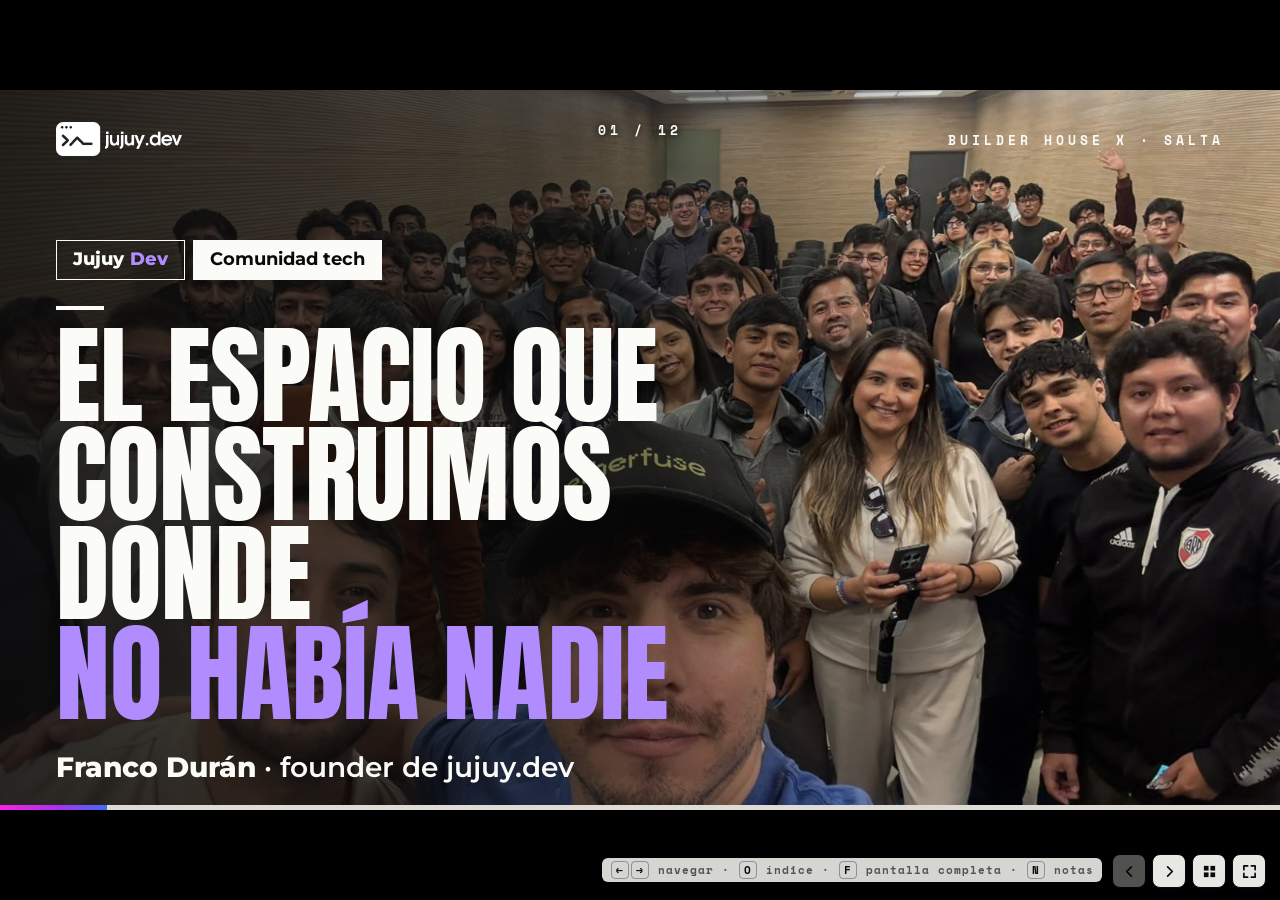
==== commit 97035fae: "Transiciones nuevas + slide Embajador y marcas (12 slides)" ====
--- a/charla.html
+++ b/charla.html
@@ -2,7 +2,7 @@
 <title>jujuy.dev — el espacio que estamos construyendo · Franco Durán · Builder House X Salta</title>
 <meta name="description" content="jujuy.dev: el espacio que estamos construyendo donde no había nada. Franco Durán, founder. Builder House X · Salta.">
 <link rel="icon" href="assets/jujuydev-isotipo.png">
-<link rel="stylesheet" href="base.css?v=1"><link rel="stylesheet" href="charla.css?v=1">
+<link rel="stylesheet" href="base.css?v=2"><link rel="stylesheet" href="charla.css?v=2">
 <style>
 .dark .logo{filter:invert(1)}
 .it-list{list-style:none;display:flex;flex-direction:column;gap:0}
@@ -269,6 +269,26 @@
 .sU .lgbox img{max-width:92%;max-height:200px;object-fit:contain}
 .sU .lgbox img.up{height:190px;width:190px}
 .sU .card h3{font-size:46px}
+.sM .head{right:auto;width:740px}
+.sM .head h2{font-size:76px}
+.sM .head .lead{margin-top:8px;font-size:23px}
+.sM .amb{position:absolute;left:56px;top:300px;width:740px;display:grid;grid-template-columns:repeat(3,1fr);gap:18px}
+.sM .amb .card{height:196px;padding:16px 20px;display:flex;flex-direction:column}
+.sM .amb .lgbox{height:92px;display:flex;align-items:center;justify-content:center;margin-bottom:8px}
+.sM .amb .lgbox img{max-width:92%;max-height:64px;object-fit:contain}
+.sM .amb .lov{font:800 42px/1 var(--font-sans);letter-spacing:-1.5px;background:linear-gradient(90deg,#ff6b35,#f7468c 50%,#8b5cf6);-webkit-background-clip:text;background-clip:text;color:transparent}
+.sM .amb .n{font-size:12px;letter-spacing:2px;white-space:nowrap}
+.sM .amb .card h3{font-size:32px;margin:6px 0 0}
+.sM .ntwin{left:auto;right:56px;width:380px;top:116px;margin:0;transform:rotate(1.5deg);box-shadow:7px 7px 0 var(--violet),0 14px 36px rgba(20,19,77,.16)}
+.sM .ntwin .bar0{height:24px}.sM .ntwin .dot{width:8px;height:8px}.sM .ntwin .url{font-size:10px;padding:3px 8px}
+.sM .ntwin figcaption{padding:8px 12px;font:600 13px/1.2 var(--font-sans);color:var(--ink-muted);border-top:1px solid #e3e2de}
+.sM .ntwin figcaption b{color:var(--violet);font-weight:800}
+.sM .mlabel{position:absolute;left:56px;bottom:168px;font-size:13px;color:var(--violet)}
+.sM .brands{position:absolute;left:56px;right:56px;bottom:62px;display:grid;grid-template-columns:repeat(5,1fr);gap:16px}
+.sM .br{height:92px;border-radius:14px;background:var(--paper-raised);border:1.5px solid var(--line-soft);box-shadow:var(--shadow-tile);display:flex;align-items:center;justify-content:center;padding:16px 22px}
+.sM .br img{max-width:100%;max-height:54px;object-fit:contain}
+.sM .br.dk{background:var(--navy);border-color:var(--navy)}
+.sM .br.sq img{max-height:68px}
 </style></head><body>
 <div class="stage">
 
@@ -329,37 +349,29 @@
 </section>
 
 <!-- NOTION -->
-<section class="slide s10" data-title="Programas y marcas">
- <img class="logo" src="assets/jujuydev-logo.webp" alt="jujuy.dev"><div class="kicker">Programas y marcas</div>
- <div class="head"><div class="bar"></div><h2 class="display">Marcas que<br><span class="hl">empujan</span></h2>
-  <div class="lead">Programas y sponsors, todo ordenado en Notion.</div>
-  <div class="tags"><span class="tag tag--solid"><b>105</b>&nbsp;programas y sponsors</span><span class="tag tag--violet"><b>10</b>&nbsp;done</span></div></div>
- <div class="ntwin">
+<section class="slide sM" data-title="Embajador y marcas">
+ <img class="logo" src="assets/jujuydev-logo.webp" alt="jujuy.dev"><div class="kicker">Embajador · marcas</div>
+ <div class="head"><div class="bar"></div><h2 class="display">Ya soy <span class="hl">embajador</span></h2>
+  <div class="lead">Hoy ya soy <b>Builder Ambassador de SpaceXAI</b>, y embajador de <b>Lovable</b> y <b>Stellar</b>.</div></div>
+ <div class="amb">
+  <div class="card v step" data-step="1"><div class="lgbox"><img src="assets/logos/spacexai-wordmark.svg" alt="SpaceXAI"></div><div class="n">Builder Ambassador</div><h3>SpaceXAI</h3></div>
+  <div class="card step" data-step="1"><div class="lgbox"><span class="lov">Lovable</span></div><div class="n">Embajador</div><h3>Lovable</h3></div>
+  <div class="card step" data-step="1"><div class="lgbox"><img src="assets/logos/stellar.png" alt="Stellar"></div><div class="n">Embajador</div><h3>Stellar</h3></div>
+ </div>
+ <figure class="ntwin step" data-step="2">
   <div class="bar0"><span class="dot r"></span><span class="dot y"></span><span class="dot g"></span><span class="url">Notion · Programas y sponsors</span></div>
   <img src="assets/notion-real-slide.png" alt="Captura real de la base Programas y sponsors en Notion">
- </div>
- <div class="brands">
+  <figcaption><b>105</b> programas y sponsors, ordenados en Notion</figcaption>
+ </figure>
+ <div class="mlabel mono step" data-step="3">Marcas que empujan</div>
+ <div class="brands step" data-step="3">
   <div class="br dk"><img src="assets/logos/argentina-space-logo-horizontal.png" alt="Argentina Space"></div>
   <div class="br"><img src="assets/logos/superteam-argentina.svg" alt="Superteam Argentina"></div>
   <div class="br"><img src="assets/logos/celo.svg" alt="Celo"></div>
   <div class="br"><img src="assets/logos/ripio.svg" alt="Ripio"></div>
   <div class="br sq"><img src="assets/logos/labitconf-icon.png" alt="LABITCONF"></div>
  </div>
- <aside class="notes"><p>Las marcas que nos empujan: Argentina Space, Superteam, Celo, Ripio, LABITCONF.</p><p>Y todo lo de programas y sponsors lo tengo ordenado en Notion: 105 entre programas y sponsors.</p></aside>
-</section>
-
-<!-- EMBAJADOR -->
-<section class="slide s11" data-title="Embajador">
- <img class="logo" src="assets/jujuydev-logo.webp" alt="jujuy.dev"><div class="kicker">Embajador</div>
- <div class="head"><div class="bar"></div><h2 class="display">Ya soy <span class="hl">embajador</span></h2><div class="lead" style="margin-top:8px;font-size:26px">Hoy ya soy <b>Builder Ambassador de SpaceXAI</b>, y embajador de <b>Lovable</b> y <b>Stellar</b>.</div></div>
- <div class="sticker already">Ya es oficial</div>
- <div class="grid">
-  <div class="card v step" data-step="1"><div class="lgbox"><img src="assets/logos/spacexai-wordmark.svg" alt="SpaceXAI"></div><div><div class="n">Ya soy Builder Ambassador</div><h3>SpaceXAI</h3></div></div>
-  <div class="card step" data-step="2"><div class="lgbox"><span class="lov">Lovable</span></div><div><div class="n">Ya soy embajador</div><h3>Lovable</h3></div></div>
-  <div class="card step" data-step="3"><div class="lgbox"><img src="assets/logos/stellar.png" alt="Stellar"></div><div><div class="n">Ya soy embajador</div><h3>Stellar</h3></div></div>
- </div>
- <div class="foot step" data-step="4">Y cada programa trae <b>recursos y contactos</b> para la comunidad.</div>
- <aside class="notes"><p>Hoy ya soy Builder Ambassador de SpaceXAI, y también embajador de Lovable y de Stellar.</p></aside>
+ <aside class="notes"><p>Hoy ya soy Builder Ambassador de SpaceXAI, y también embajador de Lovable y de Stellar.</p><p>Todo lo de programas y sponsors lo tengo ordenado en Notion: 105 entre programas y sponsors.</p><p>Y las marcas que nos empujan: Argentina Space, Superteam, Celo, Ripio, LABITCONF.</p></aside>
 </section>
 
 <!-- CHARLAS -->
@@ -458,4 +470,4 @@
 
  <div class="counter"></div><div class="progress"><i></i></div>
 </div>
-<script src="deck.js?v=1"></script></body></html>
+<script src="deck.js?v=2"></script></body></html>
--- a/charla.css
+++ b/charla.css
@@ -83,3 +83,35 @@
  .slide,.slide.t-in,.slide.t-out{animation:none!important;transition:none!important}
  .deck-wipe{display:none}
 }
+
+/* ── transiciones v2: cross-fade + leve slide/scale de la slide, y entrada escalonada de elementos ── */
+.slide.t-in.t-fwd{animation:jd2-in-r .6s cubic-bezier(.22,1,.36,1) both}
+.slide.t-in.t-back{animation:jd2-in-l .6s cubic-bezier(.22,1,.36,1) both}
+.slide.t-out.t-fwd{animation:jd2-out-l .5s cubic-bezier(.4,0,.2,1) both}
+.slide.t-out.t-back{animation:jd2-out-r .5s cubic-bezier(.4,0,.2,1) both}
+.slide.t-in.t-jump{animation:jd2-fade-in .45s ease-out both}
+.slide.t-out.t-jump{animation:jd-fade-out .3s ease-out both}
+@keyframes jd2-in-r{from{opacity:0;transform:translate3d(48px,0,0) scale(.985)}to{opacity:1;transform:none}}
+@keyframes jd2-in-l{from{opacity:0;transform:translate3d(-48px,0,0) scale(.985)}to{opacity:1;transform:none}}
+@keyframes jd2-out-l{from{opacity:1;transform:none}to{opacity:0;transform:translate3d(-36px,0,0) scale(1.015)}}
+@keyframes jd2-out-r{from{opacity:1;transform:none}to{opacity:0;transform:translate3d(36px,0,0) scale(1.015)}}
+@keyframes jd2-fade-in{from{opacity:0;transform:scale(.99)}to{opacity:1;transform:none}}
+/* entrada escalonada (usa translate/scale individuales para no pisar rotaciones ni los pasos) */
+@keyframes jd2-rise{from{opacity:0;translate:0 18px}to{opacity:1;translate:0 0}}
+@keyframes jd2-pop{from{opacity:0;scale:.95}to{opacity:1;scale:1}}
+@keyframes jd2-zoom{from{scale:1.07}to{scale:1}}
+@keyframes jd2-bar{from{scale:0 1}to{scale:1 1}}
+.slide.t-in .bar{transform-origin:0 50%;animation:jd2-bar .45s .05s cubic-bezier(.22,1,.36,1) both}
+.slide.t-in :is(h1,h2){animation:jd2-rise .5s .08s cubic-bezier(.22,1,.36,1) both}
+.slide.t-in :is(.lead,.tags,.sub,.big,.swap,.sign,.copy>.mono,.q>.mono,.tl,.mlabel,.punch):not(.step:not(.on)){animation:jd2-rise .5s .18s cubic-bezier(.22,1,.36,1) both}
+.slide.t-in :is(.grid,.amb,.brands,.stats,.qrs,.right,.it-list)>:not(.step:not(.on)):not(.pop:not(.on)){animation:jd2-rise .5s cubic-bezier(.22,1,.36,1) both;animation-delay:calc(.26s + var(--i,0)*.06s)}
+.slide.t-in :is(.grid,.amb,.brands,.stats,.qrs,.right,.it-list)>:nth-child(2){--i:1}
+.slide.t-in :is(.grid,.amb,.brands,.stats,.qrs,.right,.it-list)>:nth-child(3){--i:2}
+.slide.t-in :is(.grid,.amb,.brands,.stats,.qrs,.right,.it-list)>:nth-child(4){--i:3}
+.slide.t-in :is(.grid,.amb,.brands,.stats,.qrs,.right,.it-list)>:nth-child(5){--i:4}
+.slide.t-in :is(.half,.ntwin,.ticket,.gb,.sticker,.media.photo,.llama):not(.step:not(.on)){animation:jd2-pop .6s .22s cubic-bezier(.22,1,.36,1) both}
+.slide.t-in .bleed img,.slide.t-in .half img{animation:jd2-zoom .9s cubic-bezier(.22,1,.36,1) both}
+.slide.t-in .orb{animation:jd2-pop .7s .1s ease-out both}
+@media (prefers-reduced-motion: reduce){
+ .slide.t-in *,.slide.t-in,.slide.t-out{animation:none!important}
+}
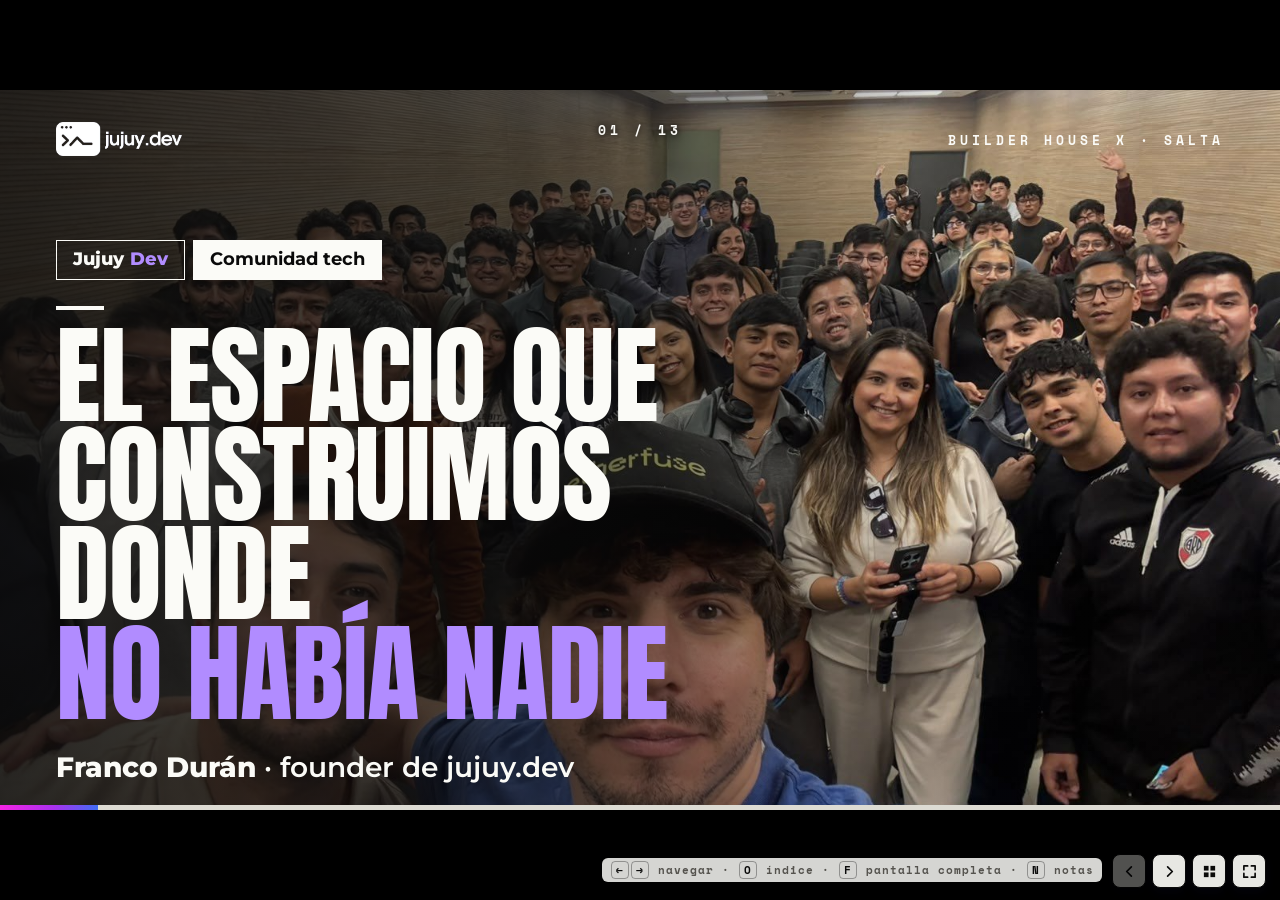
==== commit badadeab: "Slide ColeJUY con chat de WhatsApp y video de fondo (13 slides)" ====
--- a/charla.html
+++ b/charla.html
@@ -272,23 +272,36 @@
 .sM .head{right:auto;width:740px}
 .sM .head h2{font-size:76px}
 .sM .head .lead{margin-top:8px;font-size:23px}
-.sM .amb{position:absolute;left:56px;top:300px;width:740px;display:grid;grid-template-columns:repeat(3,1fr);gap:18px}
-.sM .amb .card{height:196px;padding:16px 20px;display:flex;flex-direction:column}
-.sM .amb .lgbox{height:92px;display:flex;align-items:center;justify-content:center;margin-bottom:8px}
-.sM .amb .lgbox img{max-width:92%;max-height:64px;object-fit:contain}
-.sM .amb .lov{font:800 42px/1 var(--font-sans);letter-spacing:-1.5px;background:linear-gradient(90deg,#ff6b35,#f7468c 50%,#8b5cf6);-webkit-background-clip:text;background-clip:text;color:transparent}
-.sM .amb .n{font-size:12px;letter-spacing:2px;white-space:nowrap}
-.sM .amb .card h3{font-size:32px;margin:6px 0 0}
-.sM .ntwin{left:auto;right:56px;width:380px;top:116px;margin:0;transform:rotate(1.5deg);box-shadow:7px 7px 0 var(--violet),0 14px 36px rgba(20,19,77,.16)}
+.sM .ntwin{left:auto;right:56px;width:380px;top:230px;margin:0;transform:rotate(1.5deg);box-shadow:7px 7px 0 var(--violet),0 14px 36px rgba(20,19,77,.16)}
 .sM .ntwin .bar0{height:24px}.sM .ntwin .dot{width:8px;height:8px}.sM .ntwin .url{font-size:10px;padding:3px 8px}
 .sM .ntwin figcaption{padding:8px 12px;font:600 13px/1.2 var(--font-sans);color:var(--ink-muted);border-top:1px solid #e3e2de}
 .sM .ntwin figcaption b{color:var(--violet);font-weight:800}
-.sM .mlabel{position:absolute;left:56px;bottom:168px;font-size:13px;color:var(--violet)}
-.sM .brands{position:absolute;left:56px;right:56px;bottom:62px;display:grid;grid-template-columns:repeat(5,1fr);gap:16px}
-.sM .br{height:92px;border-radius:14px;background:var(--paper-raised);border:1.5px solid var(--line-soft);box-shadow:var(--shadow-tile);display:flex;align-items:center;justify-content:center;padding:16px 22px}
-.sM .br img{max-width:100%;max-height:54px;object-fit:contain}
+.sM .mlabel{position:absolute;left:56px;font-size:13px;color:var(--violet)}
+.sM .mlabel1{top:338px}.sM .mlabel2{top:462px}
+.sM .brands{position:absolute;left:56px;width:740px;display:grid;grid-template-columns:repeat(5,1fr);gap:12px}
+.sM .amb2{top:362px}.sM .brands2{top:486px}
+.sM .br .lov{font:800 26px/1 var(--font-sans);letter-spacing:-1px;background:linear-gradient(90deg,#ff6b35,#f7468c 50%,#8b5cf6);-webkit-background-clip:text;background-clip:text;color:transparent}
+.sM .br{height:72px;border-radius:12px;background:var(--paper-raised);border:1.5px solid var(--line-soft);box-shadow:var(--shadow-tile);display:flex;align-items:center;justify-content:center;padding:12px 16px}
+.sM .br img{max-width:100%;max-height:38px;object-fit:contain}
 .sM .br.dk{background:var(--navy);border-color:var(--navy)}
-.sM .br.sq img{max-height:68px}
+.sM .br.sq img{max-height:50px}
+.sM .br.cr{gap:6px;padding:10px 8px}.sM .br.cr img{max-height:40px}.sM .br.cr span{font:800 13px/1 var(--font-sans);letter-spacing:-.2px;white-space:nowrap}
+.sC .left{position:absolute;left:56px;top:110px;width:600px;z-index:3}
+.sC h2{font-size:96px;line-height:.92}
+.sC .brand{display:flex;align-items:center;gap:16px;margin-top:30px}
+.sC .brand img{height:64px}
+.sC .brand b{font:800 46px/1 var(--font-sans);letter-spacing:-1px}
+.sC .lead{margin-top:20px;font-size:28px}
+.sC .wa{right:140px;top:64px;width:286px;height:604px;border:8px solid var(--ink);border-radius:34px;box-shadow:10px 10px 0 var(--violet);transform:rotate(2deg);z-index:2}
+.sC .wa img{object-fit:cover;object-position:top}
+.sC .orb{width:300px;height:300px;right:20px;bottom:-40px;z-index:0}
+.sC .bgv{position:absolute;inset:0;z-index:0;overflow:hidden;background:#111}
+.sC .bgv video,.sC .bgv img{position:absolute;inset:0;width:100%;height:100%;object-fit:cover;filter:saturate(1.1) blur(1px)}
+.sC .bgv img{display:none}
+.sC .bgv:after{content:"";position:absolute;inset:0;background:linear-gradient(90deg,rgba(10,10,10,.9) 0%,rgba(10,10,10,.78) 48%,rgba(10,10,10,.55) 100%)}
+.sC .brand img{filter:invert(1)}
+.sC .wa{border-color:#fff!important}
+@media (prefers-reduced-motion: reduce){.sC .bgv video{display:none}.sC .bgv img{display:block}}
 </style></head><body>
 <div class="stage">
 
@@ -353,25 +366,26 @@
  <img class="logo" src="assets/jujuydev-logo.webp" alt="jujuy.dev"><div class="kicker">Embajador · marcas</div>
  <div class="head"><div class="bar"></div><h2 class="display">Ya soy <span class="hl">embajador</span></h2>
   <div class="lead">Hoy ya soy <b>Builder Ambassador de SpaceXAI</b>, y embajador de <b>Lovable</b> y <b>Stellar</b>.</div></div>
- <div class="amb">
-  <div class="card v step" data-step="1"><div class="lgbox"><img src="assets/logos/spacexai-wordmark.svg" alt="SpaceXAI"></div><div class="n">Builder Ambassador</div><h3>SpaceXAI</h3></div>
-  <div class="card step" data-step="1"><div class="lgbox"><span class="lov">Lovable</span></div><div class="n">Embajador</div><h3>Lovable</h3></div>
-  <div class="card step" data-step="1"><div class="lgbox"><img src="assets/logos/stellar.png" alt="Stellar"></div><div class="n">Embajador</div><h3>Stellar</h3></div>
+ <div class="mlabel mlabel1 mono step" data-step="1">Embajador</div>
+ <div class="brands amb2 step" data-step="1">
+  <div class="br"><img src="assets/logos/spacexai-wordmark.svg" alt="SpaceXAI"></div>
+  <div class="br"><span class="lov">Lovable</span></div>
+  <div class="br"><img src="assets/logos/stellar.png" alt="Stellar"></div>
  </div>
  <figure class="ntwin step" data-step="2">
   <div class="bar0"><span class="dot r"></span><span class="dot y"></span><span class="dot g"></span><span class="url">Notion · Programas y sponsors</span></div>
   <img src="assets/notion-real-slide.png" alt="Captura real de la base Programas y sponsors en Notion">
   <figcaption><b>105</b> programas y sponsors, ordenados en Notion</figcaption>
  </figure>
- <div class="mlabel mono step" data-step="3">Marcas que empujan</div>
- <div class="brands step" data-step="3">
+ <div class="mlabel mlabel2 mono step" data-step="3">Marcas que empujan</div>
+ <div class="brands brands2 step" data-step="3">
   <div class="br dk"><img src="assets/logos/argentina-space-logo-horizontal.png" alt="Argentina Space"></div>
   <div class="br"><img src="assets/logos/superteam-argentina.svg" alt="Superteam Argentina"></div>
   <div class="br"><img src="assets/logos/celo.svg" alt="Celo"></div>
-  <div class="br"><img src="assets/logos/ripio.svg" alt="Ripio"></div>
+  <div class="br cr"><img src="assets/logos/crecimientoar.webp" alt="CrecimientoAR"><span>CrecimientoAR</span></div>
   <div class="br sq"><img src="assets/logos/labitconf-icon.png" alt="LABITCONF"></div>
  </div>
- <aside class="notes"><p>Hoy ya soy Builder Ambassador de SpaceXAI, y también embajador de Lovable y de Stellar.</p><p>Todo lo de programas y sponsors lo tengo ordenado en Notion: 105 entre programas y sponsors.</p><p>Y las marcas que nos empujan: Argentina Space, Superteam, Celo, Ripio, LABITCONF.</p></aside>
+ <aside class="notes"><p>Hoy ya soy Builder Ambassador de SpaceXAI, y también embajador de Lovable y de Stellar.</p><p>Todo lo de programas y sponsors lo tengo ordenado en Notion: 105 entre programas y sponsors.</p><p>Y las marcas que nos empujan: Argentina Space, Superteam, Celo, CrecimientoAR, LABITCONF.</p></aside>
 </section>
 
 <!-- CHARLAS -->
@@ -398,6 +412,19 @@
  </div>
  <div class="orb"></div>
  <aside class="notes"><p>En Jujuy la adopción de tecnología es baja. Deja de ser un problema y pasa a ser una oportunidad: automatizaciones en pymes y en gobierno.</p></aside>
+</section>
+
+<!-- COLEJUY -->
+<section class="slide sC photo-slide" data-title="ColeJUY">
+ <div class="bgv" aria-hidden="true"><video muted autoplay loop playsinline preload="auto" poster="assets/video/colejuy-bg-poster.jpg"><source src="assets/video/colejuy-bg.mp4" type="video/mp4"></video><img src="assets/video/colejuy-bg-poster.jpg" alt=""></div>
+ <img class="logo" src="assets/jujuydev-logo-white.webp" alt="jujuy.dev"><div class="kicker">Producto</div>
+ <div class="left">
+  <div class="bar"></div><h2 class="display">Nació en<br>la <span class="hl">comunidad</span></h2>
+  <div class="brand"><img src="assets/logos/colejuy.png" alt=""><b>ColeJUY</b></div>
+  <div class="lead">La app de colectivos de <b>San Salvador de Jujuy</b>.</div>
+ </div>
+ <figure class="media wa" data-label="FOTO: ColeJUY en WhatsApp"><img src="assets/fotos/colejuy-whatsapp.jpg" alt="ColeJUY en WhatsApp"></figure>
+ <aside class="notes"><p>Y de la comunidad también salen productos: ColeJUY, la app de colectivos de San Salvador de Jujuy que hice.</p></aside>
 </section>
 
 <!-- PERSONAS -->
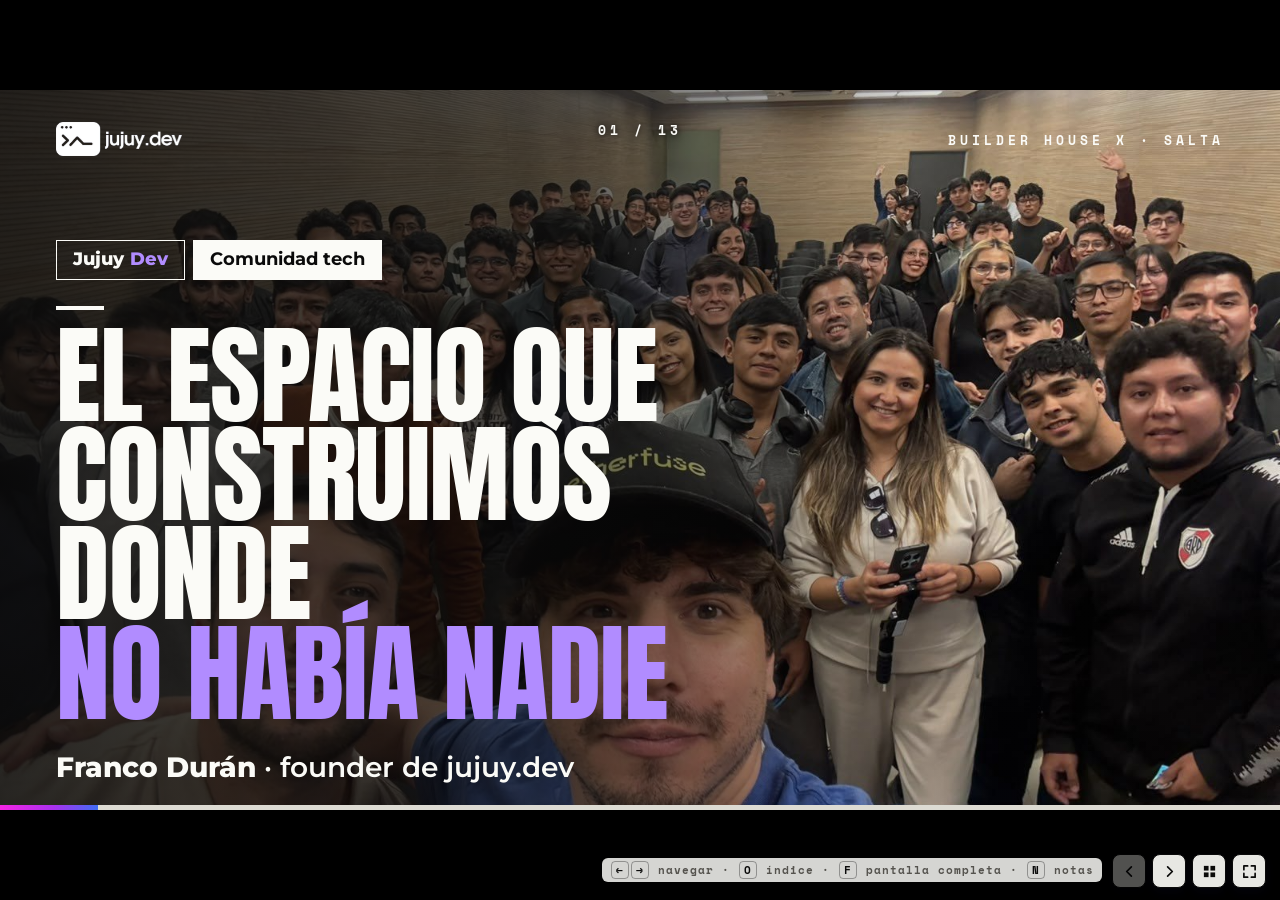
==== commit 9759c279: "Cierre: handles en lugar de QRs" ====
--- a/charla.html
+++ b/charla.html
@@ -162,11 +162,6 @@
 .s17 h2{font-size:132px;line-height:.9}
 .s17 .sign{margin-top:36px;display:flex;gap:10px}
 .s17 .sign .tag{font-size:22px}
-.s17 .qrs{position:absolute;left:56px;bottom:56px;display:flex;gap:20px;z-index:5}
-.s17 .qr{display:flex;align-items:center;gap:14px;margin:0;background:#fff;border:2px solid var(--ink);padding:9px 18px 9px 9px;box-shadow:7px 7px 0 var(--violet)}
-.s17 .qr img{display:block;width:110px;height:110px;image-rendering:pixelated}
-.s17 .qr b{display:block;white-space:nowrap;font:400 26px/1 var(--font-condensed);text-transform:uppercase}
-.s17 .qr small{display:block;margin-top:6px;font:700 12px/1.3 var(--font-mono);color:var(--ink-muted)}
 .s17 .orb{width:440px;height:440px;right:50px;top:160px}
 .s17 .llama{right:60px;bottom:0;height:480px}
 .adv .head h2{font-size:80px}
@@ -236,11 +231,6 @@
 .p17 .sign{margin-top:30px;display:flex;gap:10px}
 .p17 .sign .tag{font-size:22px}
 .p17 .tag--solid{background:var(--on-ink);color:var(--ink)}
-.p17 .qrs{position:absolute;right:56px;bottom:56px;display:flex;gap:20px;z-index:5}
-.p17 .qr{display:flex;align-items:center;gap:14px;margin:0;background:#fff;color:var(--ink);border:2px solid var(--ink);padding:9px 18px 9px 9px;box-shadow:7px 7px 0 var(--violet)}
-.p17 .qr img{display:block;width:110px;height:110px;image-rendering:pixelated}
-.p17 .qr b{display:block;white-space:nowrap;font:400 26px/1 var(--font-condensed);text-transform:uppercase}
-.p17 .qr small{display:block;margin-top:6px;font:700 12px/1.3 var(--font-mono);color:var(--ink-muted)}
 .s11 .already{position:absolute;right:56px;top:110px;z-index:6;transform:rotate(-4deg)}
 .ntwin{position:absolute;left:400px;right:32px;top:92px;background:#fff;border-radius:12px;overflow:hidden;border:1.5px solid #d9d8d3;box-shadow:12px 12px 0 var(--violet),0 18px 50px rgba(20,19,77,.2);z-index:3}
 .ntwin .bar0{height:34px;background:#f1f0ea;border-bottom:1px solid #e3e2de;display:flex;align-items:center;gap:7px;padding:0 14px}
@@ -250,7 +240,6 @@
 .photo-slide.active~.counter{color:var(--on-ink);text-shadow:0 0 6px #000;z-index:11}
 .tren h2{font-size:92px}
 .tren .stats{bottom:52px}
-.p17 .qrs{left:56px;right:auto;bottom:60px}
 .s10 .head{right:auto;width:520px}
 .s10 .head h2{font-size:84px}
 .s10 .head .lead{margin-top:14px;font-size:24px}
@@ -294,7 +283,6 @@
 .sC .lead{margin-top:20px;font-size:28px}
 .sC .wa{right:140px;top:64px;width:286px;height:604px;border:8px solid var(--ink);border-radius:34px;box-shadow:10px 10px 0 var(--violet);transform:rotate(2deg);z-index:2}
 .sC .wa img{object-fit:cover;object-position:top}
-.sC .orb{width:300px;height:300px;right:20px;bottom:-40px;z-index:0}
 .sC .bgv{position:absolute;inset:0;z-index:0;overflow:hidden;background:#111}
 .sC .bgv video,.sC .bgv img{position:absolute;inset:0;width:100%;height:100%;object-fit:cover;filter:saturate(1.1) blur(1px)}
 .sC .bgv img{display:none}
@@ -302,6 +290,12 @@
 .sC .brand img{filter:invert(1)}
 .sC .wa{border-color:#fff!important}
 @media (prefers-reduced-motion: reduce){.sC .bgv video{display:none}.sC .bgv img{display:block}}
+.p17 .handles{position:absolute;left:56px;bottom:64px;display:flex;gap:16px;z-index:5}
+.p17 .hd{background:rgba(10,10,10,.6);border:2px solid var(--on-ink);padding:14px 22px;backdrop-filter:blur(4px)}
+.p17 .hd small{display:block;font:700 12px/1 var(--font-mono);letter-spacing:3px;text-transform:uppercase;color:var(--violet-soft)}
+.p17 .hd b{display:block;margin-top:8px;font:400 40px/1 var(--font-condensed);color:#fff;letter-spacing:.3px}
+.slide.t-in .handles>*{animation:jd2-rise .5s cubic-bezier(.22,1,.36,1) both;animation-delay:calc(.26s + var(--i,0)*.06s)}
+.slide.t-in .handles>:nth-child(2){--i:1}.slide.t-in .handles>:nth-child(3){--i:2}
 </style></head><body>
 <div class="stage">
 
@@ -488,11 +482,12 @@
   <div class="bar"></div><h2 class="display">Esto recién<br><span class="hl">empieza.</span></h2>
   <div class="sign"><span class="tag tag--solid">Franco Durán</span><span class="tag"><b>jujuy</b><span class="v" style="color:var(--violet-soft)">.dev</span></span></div>
  </div>
- <div class="qrs">
-  <figure class="qr"><img src="assets/qr/comunidad.svg" alt="QR a la comunidad de WhatsApp"><figcaption><b>Sumate a la comunidad</b><small>WhatsApp de jujuy.dev</small></figcaption></figure>
-  <figure class="qr"><img src="assets/qr/ig-jujuydev.svg" alt="QR al Instagram de jujuy.dev"><figcaption><b>IG de jujuy.dev</b><small>@jujuy.dev</small></figcaption></figure>
- </div>
- <aside class="notes"><p>Esto recién empieza. ¡Gracias!</p></aside>
+ <div class="handles">
+  <div class="hd"><small>Sumate a la comunidad</small><b>jujuy.dev.ar</b></div>
+  <div class="hd"><small>Instagram</small><b>@jujuy.dev</b></div>
+  <div class="hd"><small>X</small><b>@fdurandev</b></div>
+ </div>
+ <aside class="notes"><p>Esto recién empieza. ¡Gracias!</p><p>Para sumarse: jujuy.dev.ar · Instagram @jujuy.dev · X @fdurandev.</p></aside>
 </section>
 
  <div class="counter"></div><div class="progress"><i></i></div>
